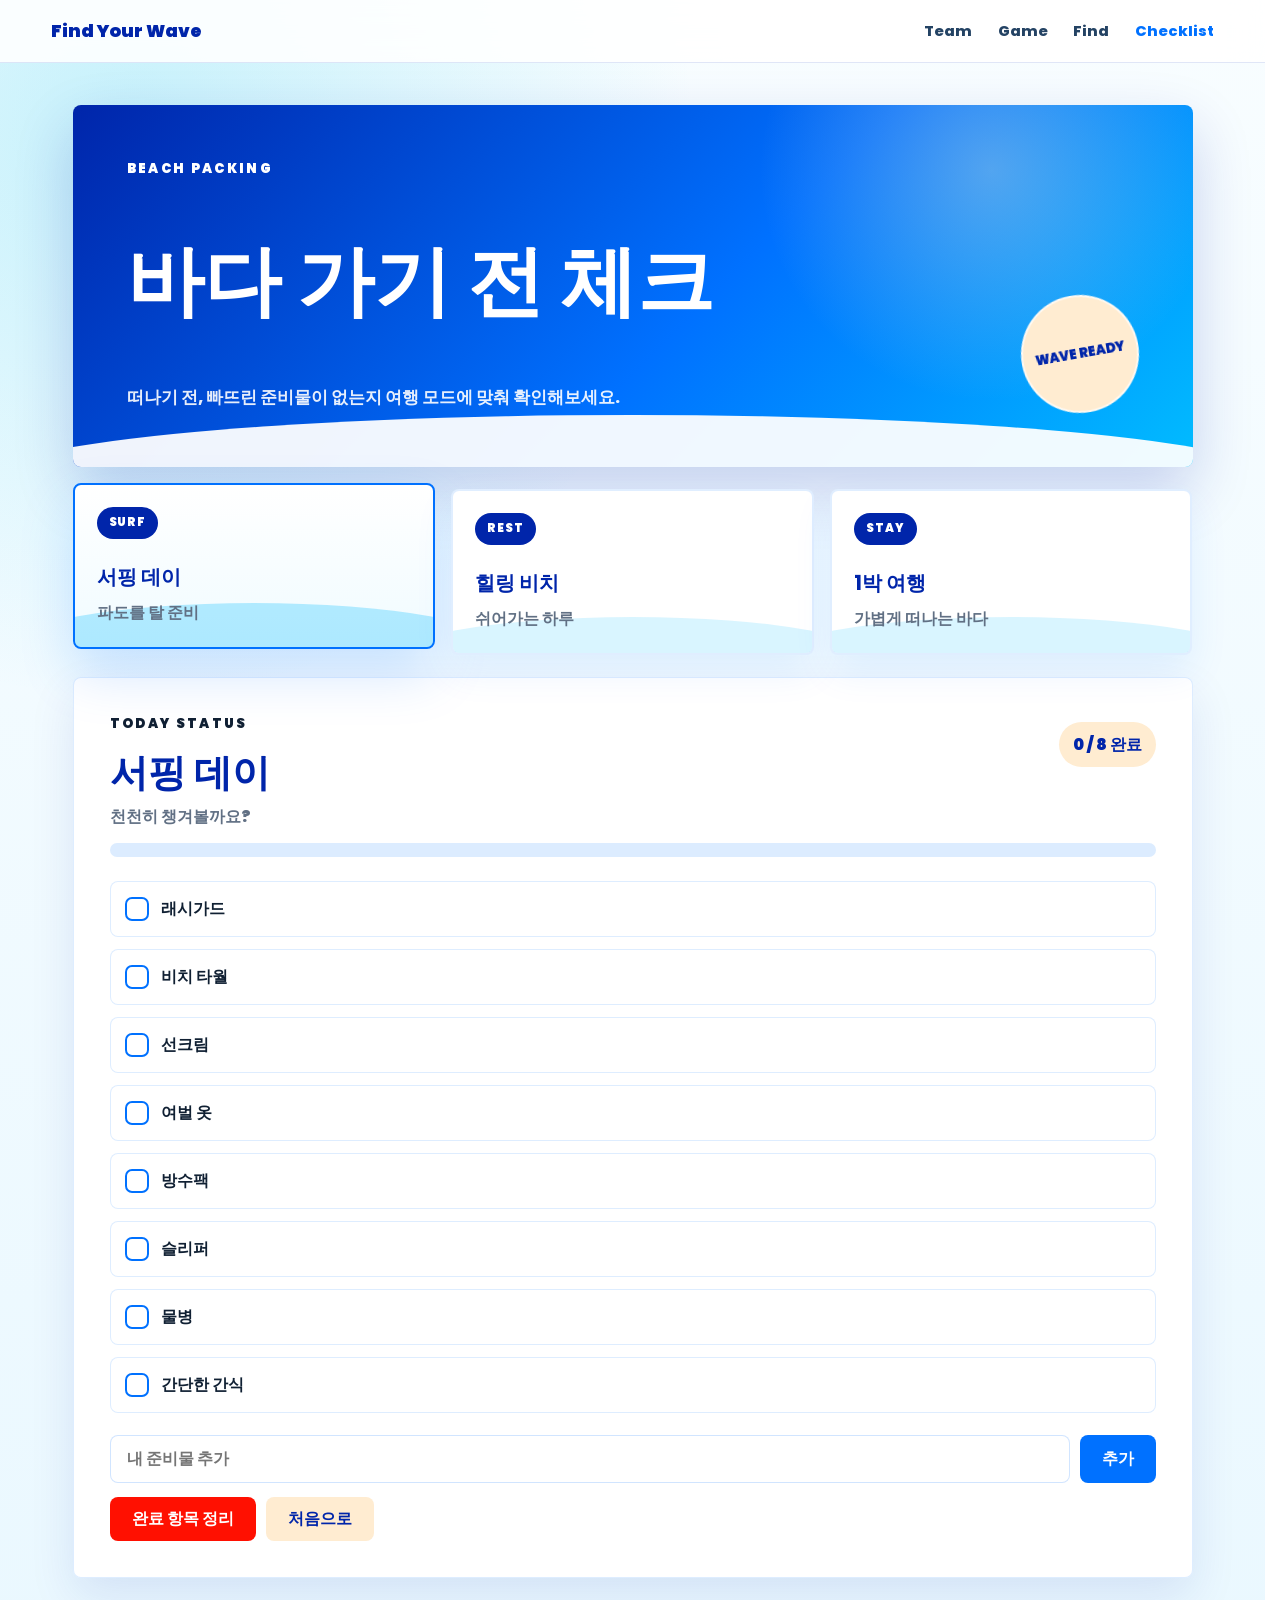
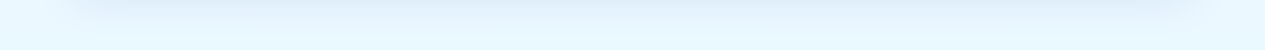
==== pages/checklist.html @ f351f187 "홈/게임 수정" ====
<!DOCTYPE html>
<html lang="ko">
<head>
  <meta charset="UTF-8">
  <meta name="viewport" content="width=device-width, initial-scale=1.0">
  <title>Checklist | 대한민국 서핑 가이드</title>
  <link rel="stylesheet" href="../assets/css/checklist.css">
</head>
<body>
  <header class="topbar">
    <a class="brand" href="../index.html">Find Your Wave</a>
    <nav class="nav-links" aria-label="주요 메뉴">
      <a href="team.html">Team</a>
      <a href="game.html">Game</a>
      <a href="form.html">Find</a>
      <a class="active" href="checklist.html">Checklist</a>
    </nav>
  </header>

  <main class="shell checklist-shell">
    <section class="packing-hero">
      <div>
        <p class="eyebrow">Beach Packing</p>
        <h1>바다 가기 전 체크</h1>
        <p>떠나기 전, 빠뜨린 준비물이 없는지 여행 모드에 맞춰 확인해보세요.</p>
      </div>
      <div class="hero-badge" aria-hidden="true">wave ready</div>
    </section>

    <section class="mode-section" aria-label="여행 모드 선택">
      <button class="theme-btn is-selected" data-theme="surf" type="button">
        <span class="mode-icon">Surf</span>
        <strong>서핑 데이</strong>
        <em>파도를 탈 준비</em>
      </button>
      <button class="theme-btn" data-theme="healing" type="button">
        <span class="mode-icon">Rest</span>
        <strong>힐링 비치</strong>
        <em>쉬어가는 하루</em>
      </button>
      <button class="theme-btn" data-theme="overnight" type="button">
        <span class="mode-icon">Stay</span>
        <strong>1박 여행</strong>
        <em>가볍게 떠나는 바다</em>
      </button>
    </section>

    <section class="check-panel">
      <div class="check-panel-head">
        <div>
          <p class="eyebrow">Today Status</p>
          <h2 id="theme-title">서핑 데이</h2>
        </div>
        <p class="progress-count" id="progress-count">0 / 0 완료</p>
      </div>

      <p class="status-message" id="status-message">천천히 챙겨볼까요?</p>
      <div class="progress" aria-label="체크 진행률"><span id="progress-bar"></span></div>

      <ul class="check-list" id="check-list"></ul>

      <div class="add-row">
        <input id="new-item" type="text" placeholder="내 준비물 추가">
        <button class="small-btn" id="add-btn" type="button">추가</button>
      </div>
      <div class="panel-actions">
        <button class="small-btn danger-btn" id="clear-done" type="button">완료 항목 정리</button>
        <button class="small-btn reset-btn" id="reset-btn" type="button">처음으로</button>
      </div>
    </section>
  </main>

  <script src="../assets/js/checklist.js"></script>
</body>
</html>
---- assets/css/checklist.css ----
@import url('https://fonts.googleapis.com/css2?family=Poppins:wght@400;500;700;800;900&display=swap');

:root {
  --navy: #0025AA;
  --blue: #0071FF;
  --sky: #01BCFF;
  --coral: #FF1001;
  --cream: #FFECD1;
  --ink: #102033;
  --muted: #617084;
  --line: #d9e6f6;
  --paper: #ffffff;
}

* {
  box-sizing: border-box;
}

html {
  scroll-behavior: smooth;
  scrollbar-gutter: stable;
}

body {
  min-height: 100vh;
  margin: 0;
  color: var(--ink);
  font-family: 'Poppins', "Pretendard Variable", Pretendard, "Noto Sans KR", Arial, sans-serif;
  background:
    radial-gradient(circle at 10% 8%, rgba(23, 200, 239, 0.22), transparent 30%),
    linear-gradient(180deg, #f8fdff 0%, #eaf8ff 100%);
}

a {
  color: inherit;
  text-decoration: none;
}

button,
input {
  font: inherit;
}

.topbar {
  position: sticky;
  top: 0;
  z-index: 10;
  display: flex;
  align-items: center;
  justify-content: space-between;
  gap: 20px;
  padding: 18px clamp(18px, 4vw, 56px);
  background: rgba(255, 255, 255, 0.88);
  border-bottom: 1px solid rgba(5, 54, 184, 0.12);
  backdrop-filter: blur(14px);
}

.brand {
  color: #0025AA;
  font-size: 1.1rem;
  font-weight: 900;
}

.nav-links {
  display: flex;
  align-items: center;
  gap: clamp(12px, 2vw, 28px);
  color: #244364;
  font-size: 0.92rem;
  font-weight: 800;
}

.nav-links a:hover,
.nav-links a.active {
  color: #0071FF;
}

.shell {
  width: min(1120px, calc(100% - 32px));
  margin: 0 auto;
  padding: 42px 0 72px;
}

h1, h2, h3, p {
  word-break: keep-all;
}

.eyebrow {
  margin: 0 0 18px;
  font-size: 0.82rem;
  font-weight: 900;
  letter-spacing: 0.18em;
  text-transform: uppercase;
}

.small-btn {
  display: inline-flex;
  align-items: center;
  justify-content: center;
  min-height: 44px;
  padding: 0 22px;
  border: 0;
  border-radius: 8px;
  color: #ffffff;
  background: var(--blue);
  font-weight: 900;
  cursor: pointer;
}

.checklist-shell {
  display: grid;
  gap: 22px;
}

.packing-hero {
  position: relative;
  overflow: hidden;
  display: flex;
  align-items: flex-end;
  justify-content: space-between;
  gap: 24px;
  min-height: 280px;
  padding: clamp(28px, 5vw, 54px);
  border-radius: 8px;
  color: #ffffff;
  background:
    radial-gradient(circle at 82% 18%, rgba(255, 236, 209, 0.32), transparent 24%),
    linear-gradient(135deg, var(--navy) 0%, var(--blue) 56%, var(--sky) 100%);
  box-shadow: 0 24px 60px rgba(0, 37, 170, 0.20);
}

.packing-hero::after {
  content: "";
  position: absolute;
  left: -8%;
  right: -8%;
  bottom: -78px;
  height: 130px;
  border-radius: 50% 50% 0 0;
  background: rgba(255, 255, 255, 0.94);
}

.packing-hero > * {
  position: relative;
  z-index: 1;
}

.packing-hero h1 {
  max-width: 720px;
  font-size: clamp(2.8rem, 6vw, 5.2rem);
  line-height: 1;
  letter-spacing: 0;
}

.packing-hero p:not(.eyebrow) {
  max-width: 620px;
  margin: 22px 0 0;
  color: rgba(255, 255, 255, 0.9);
  font-size: 1.08rem;
  font-weight: 800;
  line-height: 1.7;
}

.hero-badge {
  flex: 0 0 auto;
  display: grid;
  place-items: center;
  width: 118px;
  height: 118px;
  border: 2px solid rgba(255, 255, 255, 0.72);
  border-radius: 50%;
  color: var(--navy);
  background: var(--cream);
  font-size: 0.82rem;
  font-weight: 900;
  text-align: center;
  text-transform: uppercase;
  transform: rotate(-10deg);
}

.mode-section {
  display: grid;
  grid-template-columns: repeat(3, minmax(0, 1fr));
  gap: 16px;
}

.theme-btn {
  position: relative;
  overflow: hidden;
  min-height: 148px;
  padding: 22px;
  border: 2px solid rgba(0, 113, 255, 0.12);
  border-radius: 8px;
  background: #ffffff;
  color: var(--ink);
  text-align: left;
  cursor: pointer;
  box-shadow: 0 16px 38px rgba(0, 113, 255, 0.09);
  transition: transform 0.24s ease, border-color 0.24s ease, box-shadow 0.24s ease;
}

.theme-btn::after {
  content: "";
  position: absolute;
  inset: auto -20% -56px -20%;
  height: 92px;
  border-radius: 50% 50% 0 0;
  background: rgba(1, 188, 255, 0.15);
  transition: transform 0.24s ease, background 0.24s ease;
}

.theme-btn:hover,
.theme-btn.is-selected {
  transform: translateY(-6px);
  border-color: var(--blue);
  box-shadow: 0 24px 54px rgba(0, 113, 255, 0.18);
}

.theme-btn.is-selected {
  background: linear-gradient(180deg, #ffffff 0%, #f0fbff 100%);
}

.theme-btn.is-selected::after {
  background: rgba(1, 188, 255, 0.28);
  transform: translateY(-8px);
}

.mode-icon {
  display: inline-flex;
  align-items: center;
  justify-content: center;
  min-width: 56px;
  height: 32px;
  margin-bottom: 22px;
  padding: 0 12px;
  border-radius: 999px;
  color: #ffffff;
  background: var(--navy);
  font-size: 0.72rem;
  font-style: normal;
  font-weight: 900;
  letter-spacing: 0.08em;
  text-transform: uppercase;
}

.theme-btn strong,
.theme-btn em {
  position: relative;
  z-index: 1;
  display: block;
}

.theme-btn strong {
  margin-bottom: 8px;
  color: var(--navy);
  font-size: 1.28rem;
}

.theme-btn em {
  color: var(--muted);
  font-style: normal;
  font-weight: 800;
}

.check-panel {
  padding: clamp(22px, 4vw, 36px);
  border: 1px solid rgba(0, 113, 255, 0.13);
  border-radius: 8px;
  background: rgba(255, 255, 255, 0.96);
  box-shadow: 0 18px 46px rgba(0, 37, 170, 0.10);
}

.check-panel-head {
  display: flex;
  align-items: flex-start;
  justify-content: space-between;
  gap: 18px;
  margin-bottom: 10px;
}

.check-panel h2 {
  margin: 0;
  color: var(--navy);
  font-size: clamp(1.8rem, 3vw, 2.55rem);
  line-height: 1.1;
}

.progress-count {
  margin: 8px 0 0;
  padding: 10px 14px;
  border-radius: 999px;
  color: var(--navy);
  background: var(--cream);
  font-weight: 900;
  white-space: nowrap;
}

.status-message {
  margin: 0 0 14px;
  color: var(--muted);
  font-weight: 900;
}

.progress {
  position: relative;
  overflow: hidden;
  height: 14px;
  margin: 12px 0 24px;
  border-radius: 999px;
  background: #dcecff;
}

.progress span {
  position: relative;
  display: block;
  width: 0;
  height: 100%;
  overflow: hidden;
  border-radius: inherit;
  background: linear-gradient(90deg, var(--blue), var(--sky));
  transition: width 0.32s ease;
}

.progress span::after {
  content: "";
  position: absolute;
  inset: 0;
  background: linear-gradient(115deg, transparent 0 28%, rgba(255, 255, 255, 0.44) 32% 42%, transparent 48% 100%);
  animation: progress-shine 1.8s linear infinite;
}

@keyframes progress-shine {
  from { transform: translateX(-100%); }
  to   { transform: translateX(100%); }
}

.check-list {
  display: grid;
  gap: 12px;
  margin: 0 0 22px;
  padding: 0;
  list-style: none;
}

.check-list li {
  animation: item-rise 0.24s ease both;
}

@keyframes item-rise {
  from { opacity: 0; transform: translateY(8px); }
  to   { opacity: 1; transform: translateY(0); }
}

.check-list label {
  display: flex;
  align-items: center;
  gap: 12px;
  min-height: 56px;
  padding: 12px 14px;
  border: 1px solid rgba(0, 113, 255, 0.13);
  border-radius: 8px;
  background: #ffffff;
  font-weight: 900;
  cursor: pointer;
  transition: transform 0.2s ease, border-color 0.2s ease, background 0.2s ease;
}

.check-list label:hover {
  transform: translateX(4px);
  border-color: rgba(1, 188, 255, 0.42);
  background: #f5fcff;
}

.check-list input {
  position: absolute;
  opacity: 0;
  pointer-events: none;
}

.custom-check {
  flex: 0 0 auto;
  display: grid;
  place-items: center;
  width: 24px;
  height: 24px;
  border: 2px solid var(--blue);
  border-radius: 7px;
  background: #ffffff;
  transition: background 0.2s ease, border-color 0.2s ease, transform 0.2s ease;
}

.custom-check::after {
  content: "";
  width: 7px;
  height: 12px;
  border: solid #ffffff;
  border-width: 0 3px 3px 0;
  opacity: 0;
  transform: rotate(45deg) scale(0.7);
  transition: opacity 0.2s ease, transform 0.2s ease;
}

.check-list input:checked + .custom-check {
  border-color: var(--sky);
  background: var(--sky);
  transform: scale(1.05);
}

.check-list input:checked + .custom-check::after {
  opacity: 1;
  transform: rotate(45deg) scale(1);
}

.check-list input:checked ~ span:last-child {
  color: var(--muted);
  text-decoration: line-through;
}

.check-list li.is-done label {
  background: #f7faff;
}

.add-row {
  display: flex;
  gap: 10px;
}

.add-row input {
  flex: 1;
  min-width: 0;
  min-height: 48px;
  padding: 0 16px;
  border: 1px solid rgba(0, 113, 255, 0.18);
  border-radius: 8px;
  background: #ffffff;
  color: var(--ink);
  font-weight: 800;
}

.add-row input:focus {
  border-color: var(--sky);
  outline: 3px solid rgba(1, 188, 255, 0.18);
}

.panel-actions {
  display: flex;
  flex-wrap: wrap;
  gap: 10px;
  margin-top: 14px;
}

.danger-btn {
  color: #ffffff;
  background: var(--coral);
}

.reset-btn {
  color: var(--navy);
  background: var(--cream);
}

@media (max-width: 900px) {
  .topbar {
    align-items: flex-start;
    flex-direction: column;
  }

  .nav-links {
    width: 100%;
    overflow-x: auto;
    padding-bottom: 4px;
  }

  .mode-section {
    grid-template-columns: 1fr;
  }

  .packing-hero {
    align-items: flex-start;
    flex-direction: column;
  }

  .hero-badge {
    width: 94px;
    height: 94px;
  }
}

@media (max-width: 560px) {
  .shell {
    width: min(100% - 24px, 1120px);
    padding-top: 28px;
  }

  .check-panel-head {
    flex-direction: column;
  }

  .progress-count {
    margin-top: 0;
  }

  .add-row {
    flex-direction: column;
  }
}
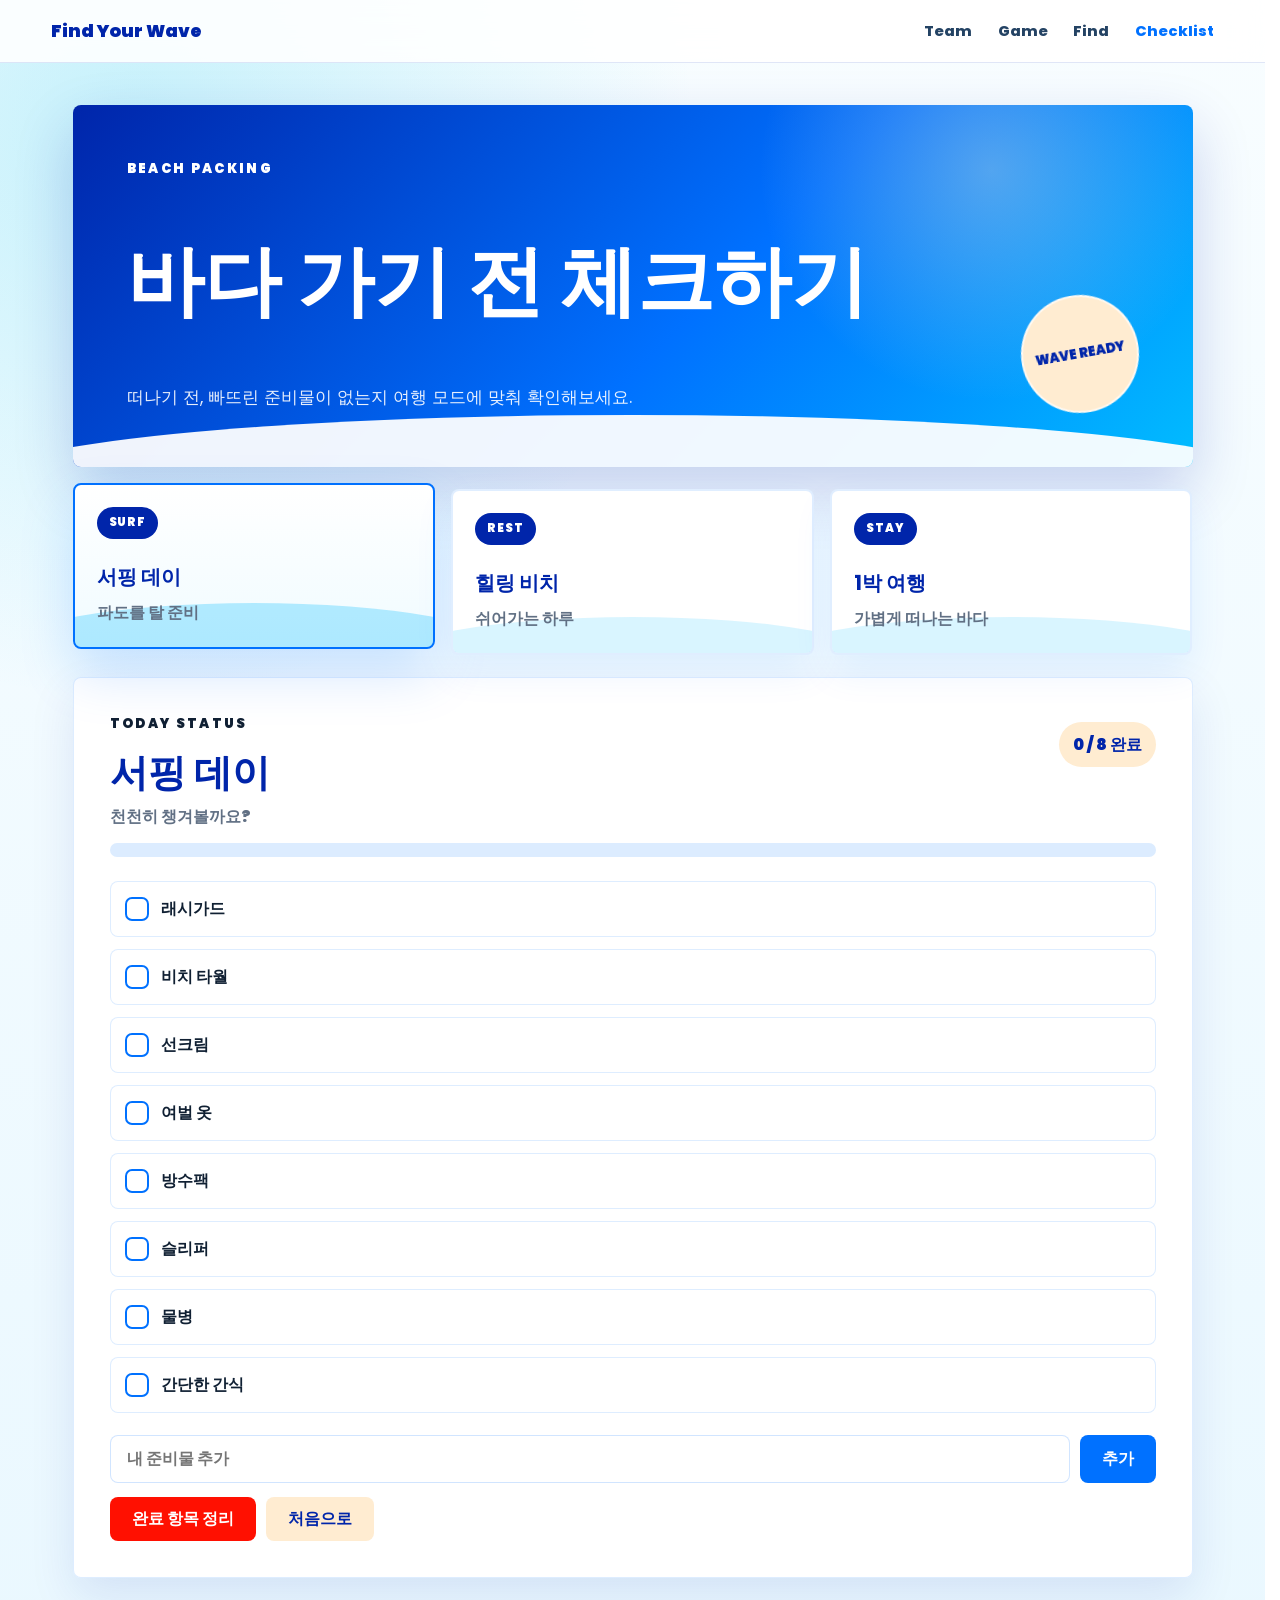
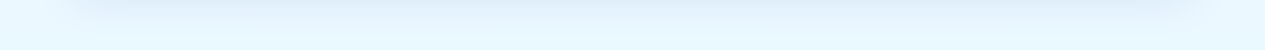
==== commit 9ec3fda3: "수정2" ====
--- a/pages/checklist.html
+++ b/pages/checklist.html
@@ -21,7 +21,7 @@
     <section class="packing-hero">
       <div>
         <p class="eyebrow">Beach Packing</p>
-        <h1>바다 가기 전 체크</h1>
+        <h1>바다 가기 전 체크하기</h1>
         <p>떠나기 전, 빠뜨린 준비물이 없는지 여행 모드에 맞춰 확인해보세요.</p>
       </div>
       <div class="hero-badge" aria-hidden="true">wave ready</div>
--- a/assets/css/checklist.css
+++ b/assets/css/checklist.css
@@ -150,6 +150,7 @@
   font-size: clamp(2.8rem, 6vw, 5.2rem);
   line-height: 1;
   letter-spacing: 0;
+  white-space: nowrap;
 }
 
 .packing-hero p:not(.eyebrow) {
@@ -157,7 +158,7 @@
   margin: 22px 0 0;
   color: rgba(255, 255, 255, 0.9);
   font-size: 1.08rem;
-  font-weight: 800;
+  font-weight: 400;
   line-height: 1.7;
 }
 
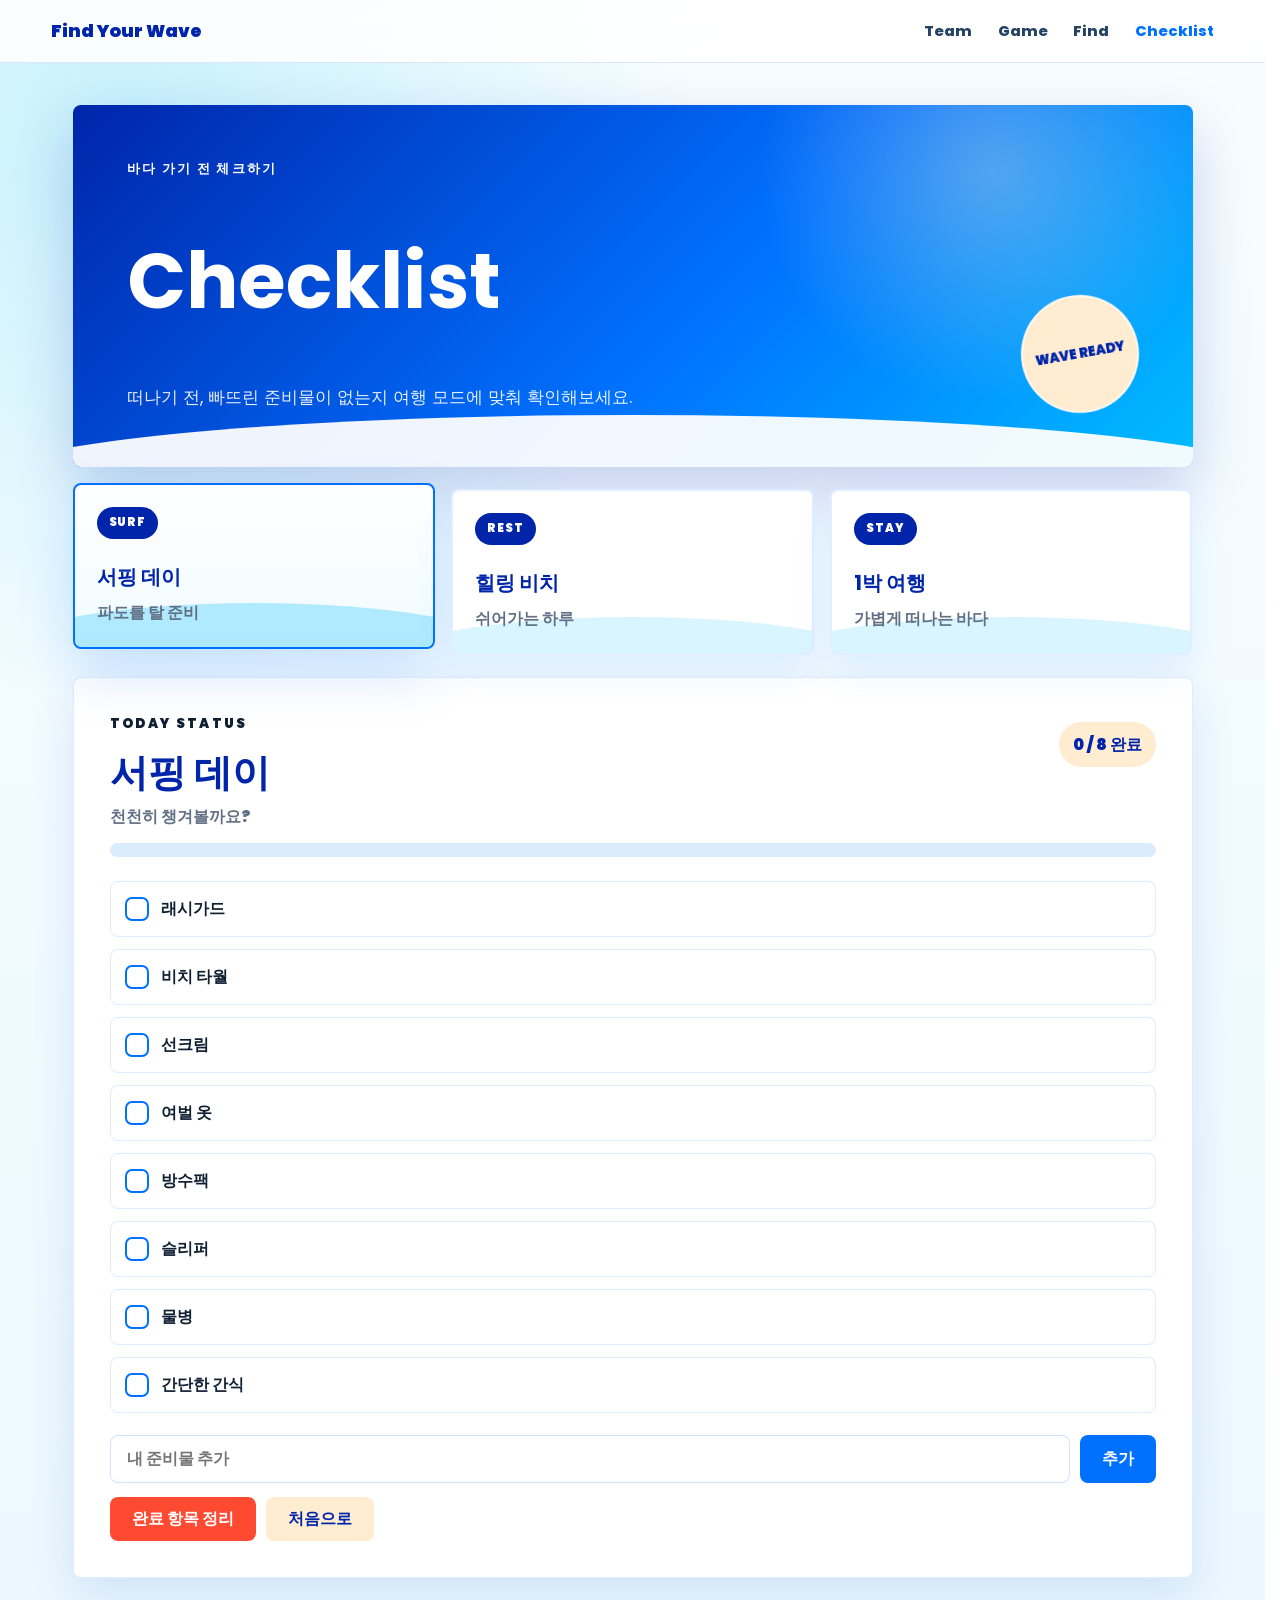
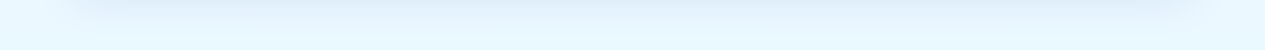
==== commit 25659d30: "수정3" ====
--- a/pages/checklist.html
+++ b/pages/checklist.html
@@ -20,8 +20,8 @@
   <main class="shell checklist-shell">
     <section class="packing-hero">
       <div>
-        <p class="eyebrow">Beach Packing</p>
-        <h1>바다 가기 전 체크하기</h1>
+        <p class="eyebrow">바다 가기 전 체크하기</p>
+        <h1>Checklist</h1>
         <p>떠나기 전, 빠뜨린 준비물이 없는지 여행 모드에 맞춰 확인해보세요.</p>
       </div>
       <div class="hero-badge" aria-hidden="true">wave ready</div>
--- a/assets/css/checklist.css
+++ b/assets/css/checklist.css
@@ -452,7 +452,7 @@
 
 .danger-btn {
   color: #ffffff;
-  background: var(--coral);
+  background: #ff4a32;
 }
 
 .reset-btn {
@@ -460,41 +460,92 @@
   background: var(--cream);
 }
 
+/* ── 900px : hero stacks ─────────────────────────────── */
 @media (max-width: 900px) {
-  .topbar {
+  .packing-hero {
     align-items: flex-start;
     flex-direction: column;
+    gap: 18px;
+  }
+
+  .hero-badge {
+    width: 94px;
+    height: 94px;
+    font-size: 0.76rem;
+  }
+}
+
+/* ── 720px : nav stacks, mode 2-col ─────────────────── */
+@media (max-width: 720px) {
+  .topbar {
+    flex-direction: column;
+    align-items: flex-start;
+    gap: 10px;
+    padding-top: 14px;
+    padding-bottom: 14px;
   }
 
   .nav-links {
     width: 100%;
     overflow-x: auto;
     padding-bottom: 4px;
+    -webkit-overflow-scrolling: touch;
+  }
+
+  .mode-section {
+    grid-template-columns: repeat(2, 1fr);
+  }
+}
+
+/* ── 560px : single column, compact ─────────────────── */
+@media (max-width: 560px) {
+  .shell {
+    width: calc(100% - 24px);
+    padding-top: 28px;
+    padding-bottom: 48px;
+  }
+
+  .packing-hero h1 {
+    white-space: normal;
+  }
+
+  .hero-badge {
+    display: none;
   }
 
   .mode-section {
     grid-template-columns: 1fr;
   }
 
-  .packing-hero {
-    align-items: flex-start;
-    flex-direction: column;
-  }
-
-  .hero-badge {
-    width: 94px;
-    height: 94px;
-  }
-}
-
-@media (max-width: 560px) {
-  .shell {
-    width: min(100% - 24px, 1120px);
-    padding-top: 28px;
+  .theme-btn {
+    display: grid;
+    grid-template-columns: auto 1fr;
+    grid-template-rows: auto auto;
+    column-gap: 14px;
+    min-height: 72px;
+    padding: 14px 18px;
+    align-items: center;
+  }
+
+  .mode-icon {
+    grid-row: 1 / 3;
+    margin-bottom: 0;
+    align-self: center;
+  }
+
+  .theme-btn strong {
+    margin-bottom: 2px;
+    align-self: end;
+    font-size: 1.08rem;
+  }
+
+  .theme-btn em {
+    align-self: start;
   }
 
   .check-panel-head {
     flex-direction: column;
+    gap: 10px;
   }
 
   .progress-count {
@@ -504,4 +555,32 @@
   .add-row {
     flex-direction: column;
   }
-}
+
+  .panel-actions {
+    flex-direction: column;
+  }
+
+  .small-btn {
+    width: 100%;
+  }
+}
+
+/* ── 380px : extra small ─────────────────────────────── */
+@media (max-width: 380px) {
+  .topbar {
+    padding: 12px 14px;
+  }
+
+  .brand {
+    font-size: 0.95rem;
+  }
+
+  .nav-links {
+    font-size: 0.82rem;
+    gap: 14px;
+  }
+
+  .check-panel {
+    padding: 16px 14px;
+  }
+}
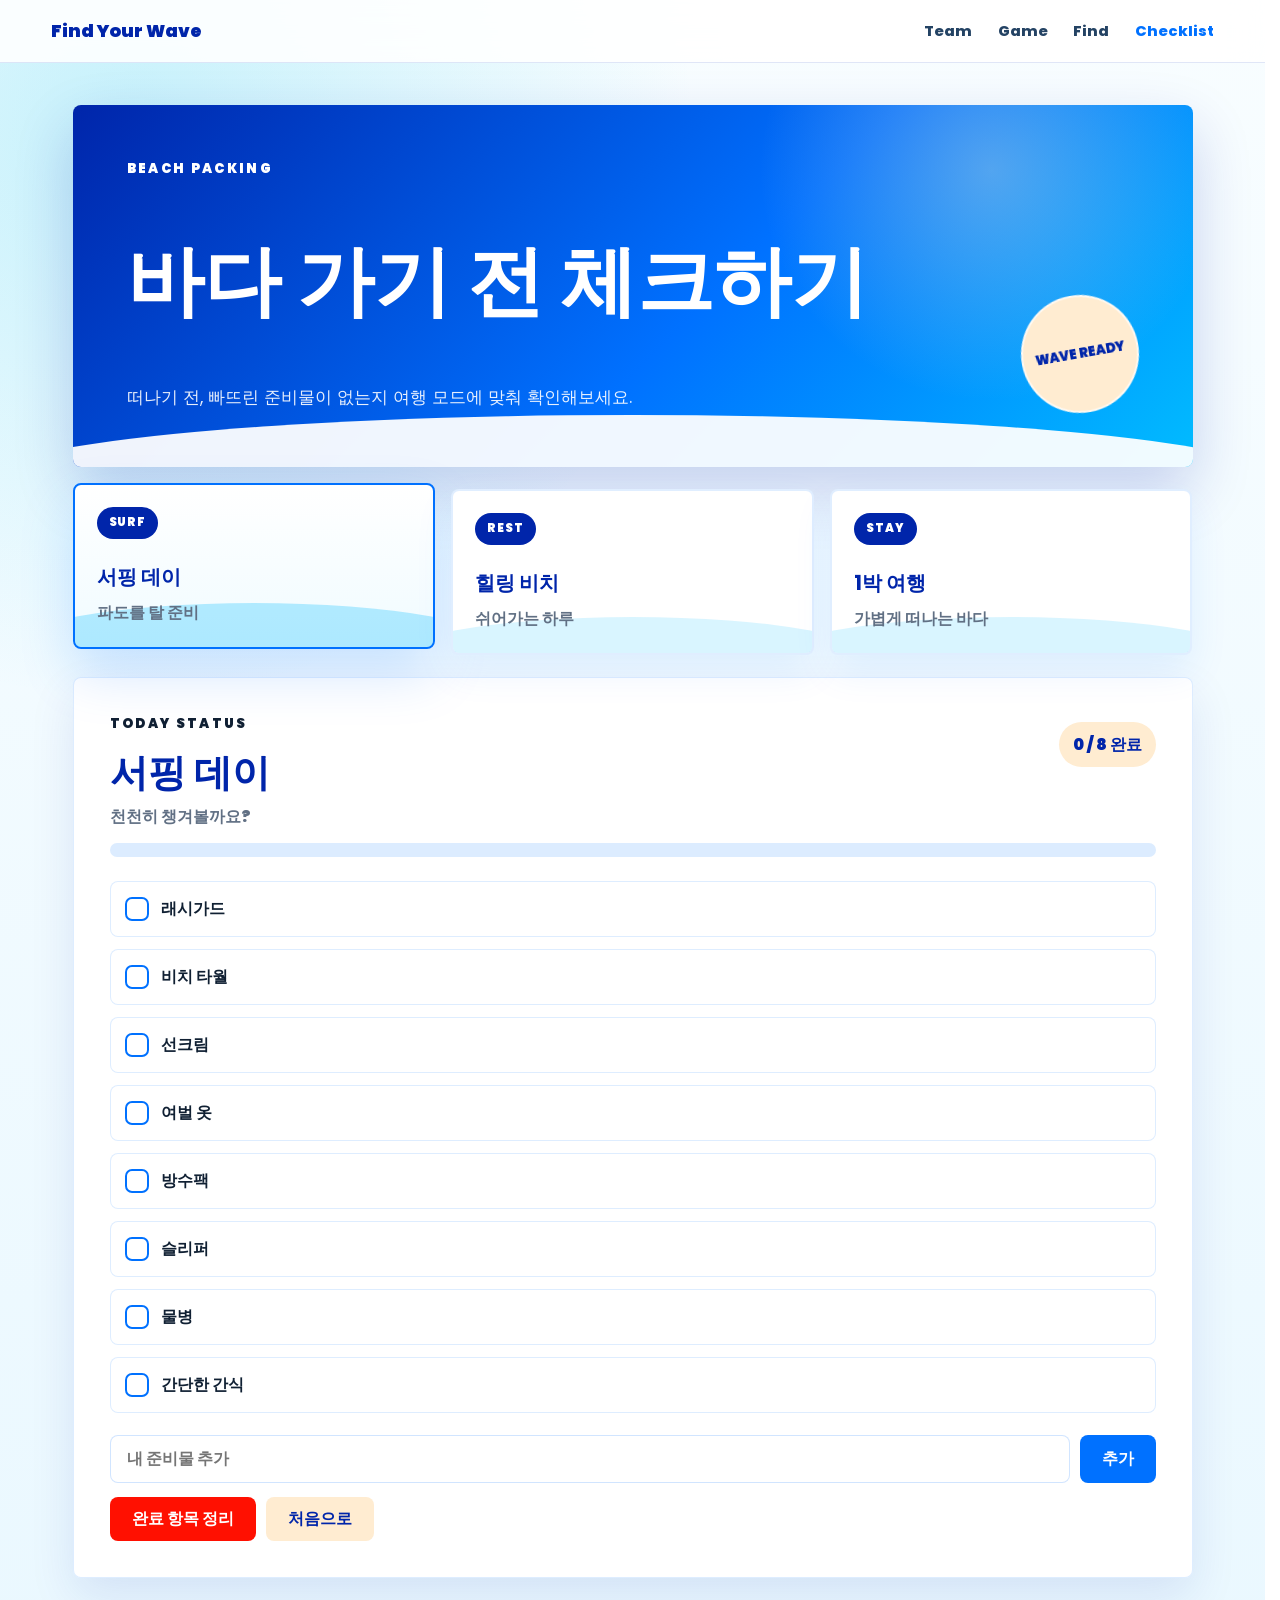
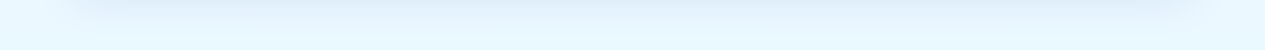
==== commit f7cd9eba: "feat : Find와 체크리스트 인터랙션 개선 - Find 결과에 매칭률과 답변 요약 영역 추가 - 추천 키워드와 해변 카드 등장 애니메이션 추가 - 체크리스트 완료 배너와 컨페" ====
--- a/pages/checklist.html
+++ b/pages/checklist.html
@@ -20,8 +20,8 @@
   <main class="shell checklist-shell">
     <section class="packing-hero">
       <div>
-        <p class="eyebrow">바다 가기 전 체크하기</p>
-        <h1>Checklist</h1>
+        <p class="eyebrow">Beach Packing</p>
+        <h1>바다 가기 전 체크하기</h1>
         <p>떠나기 전, 빠뜨린 준비물이 없는지 여행 모드에 맞춰 확인해보세요.</p>
       </div>
       <div class="hero-badge" aria-hidden="true">wave ready</div>
@@ -55,6 +55,10 @@
       </div>
 
       <p class="status-message" id="status-message">천천히 챙겨볼까요?</p>
+      <div class="complete-banner" id="complete-banner" aria-live="polite" hidden>
+        <strong>준비 완료</strong>
+        <span>완벽해요. 이제 바다로 떠나요.</span>
+      </div>
       <div class="progress" aria-label="체크 진행률"><span id="progress-bar"></span></div>
 
       <ul class="check-list" id="check-list"></ul>
@@ -68,6 +72,7 @@
         <button class="small-btn reset-btn" id="reset-btn" type="button">처음으로</button>
       </div>
     </section>
+    <div class="confetti-layer" id="confetti-layer" aria-hidden="true"></div>
   </main>
 
   <script src="../assets/js/checklist.js"></script>
--- a/assets/css/checklist.css
+++ b/assets/css/checklist.css
@@ -29,6 +29,21 @@
   background:
     radial-gradient(circle at 10% 8%, rgba(23, 200, 239, 0.22), transparent 30%),
     linear-gradient(180deg, #f8fdff 0%, #eaf8ff 100%);
+  transition: background 0.45s ease;
+}
+
+body[data-progress="half"] {
+  background:
+    radial-gradient(circle at 12% 12%, rgba(1, 188, 255, 0.30), transparent 30%),
+    radial-gradient(circle at 92% 6%, rgba(255, 236, 209, 0.38), transparent 24%),
+    linear-gradient(180deg, #f5fcff 0%, #e6f7ff 100%);
+}
+
+body[data-progress="complete"] {
+  background:
+    radial-gradient(circle at 12% 12%, rgba(1, 188, 255, 0.26), transparent 28%),
+    radial-gradient(circle at 88% 10%, rgba(254, 149, 142, 0.24), transparent 28%),
+    linear-gradient(180deg, #fff8ee 0%, #eaf8ff 100%);
 }
 
 a {
@@ -269,6 +284,12 @@
   border-radius: 8px;
   background: rgba(255, 255, 255, 0.96);
   box-shadow: 0 18px 46px rgba(0, 37, 170, 0.10);
+  transition: box-shadow 0.3s ease, border-color 0.3s ease;
+}
+
+body[data-progress="complete"] .check-panel {
+  border-color: rgba(255, 16, 1, 0.18);
+  box-shadow: 0 24px 64px rgba(255, 16, 1, 0.10);
 }
 
 .check-panel-head {
@@ -300,6 +321,40 @@
   margin: 0 0 14px;
   color: var(--muted);
   font-weight: 900;
+}
+
+.complete-banner {
+  display: flex;
+  align-items: center;
+  justify-content: space-between;
+  gap: 14px;
+  margin: 0 0 16px;
+  padding: 16px 18px;
+  border: 1px solid rgba(255, 16, 1, 0.18);
+  border-radius: 8px;
+  color: var(--navy);
+  background: linear-gradient(135deg, var(--cream), rgba(254, 149, 142, 0.28));
+  animation: banner-pop 0.32s ease both;
+}
+
+.complete-banner[hidden] {
+  display: none;
+}
+
+.complete-banner strong {
+  flex: 0 0 auto;
+  color: var(--coral);
+  font-size: 1.05rem;
+  font-weight: 900;
+}
+
+.complete-banner span {
+  font-weight: 900;
+}
+
+@keyframes banner-pop {
+  from { opacity: 0; transform: translateY(10px) scale(0.98); }
+  to { opacity: 1; transform: translateY(0) scale(1); }
 }
 
 .progress {
@@ -419,6 +474,7 @@
 
 .check-list li.is-done label {
   background: #f7faff;
+  border-color: rgba(1, 188, 255, 0.24);
 }
 
 .add-row {
@@ -452,7 +508,7 @@
 
 .danger-btn {
   color: #ffffff;
-  background: #ff4a32;
+  background: var(--coral);
 }
 
 .reset-btn {
@@ -460,92 +516,76 @@
   background: var(--cream);
 }
 
-/* ── 900px : hero stacks ─────────────────────────────── */
+.confetti-layer {
+  pointer-events: none;
+  position: fixed;
+  inset: 0;
+  z-index: 50;
+  overflow: hidden;
+}
+
+.confetti-layer span {
+  position: absolute;
+  top: -24px;
+  left: var(--x);
+  width: 10px;
+  height: 16px;
+  border-radius: 3px;
+  opacity: 0;
+  transform: rotate(var(--rotate));
+}
+
+.confetti-layer.is-active span {
+  animation: confetti-fall 1.4s ease-in forwards;
+  animation-delay: var(--delay);
+}
+
+@keyframes confetti-fall {
+  0% {
+    opacity: 1;
+    transform: translateY(0) rotate(var(--rotate));
+  }
+  100% {
+    opacity: 0;
+    transform: translateY(105vh) rotate(calc(var(--rotate) + 360deg));
+  }
+}
+
 @media (max-width: 900px) {
-  .packing-hero {
+  .topbar {
     align-items: flex-start;
     flex-direction: column;
-    gap: 18px;
-  }
-
-  .hero-badge {
-    width: 94px;
-    height: 94px;
-    font-size: 0.76rem;
-  }
-}
-
-/* ── 720px : nav stacks, mode 2-col ─────────────────── */
-@media (max-width: 720px) {
-  .topbar {
-    flex-direction: column;
-    align-items: flex-start;
-    gap: 10px;
-    padding-top: 14px;
-    padding-bottom: 14px;
   }
 
   .nav-links {
     width: 100%;
     overflow-x: auto;
     padding-bottom: 4px;
-    -webkit-overflow-scrolling: touch;
   }
 
   .mode-section {
-    grid-template-columns: repeat(2, 1fr);
-  }
-}
-
-/* ── 560px : single column, compact ─────────────────── */
+    grid-template-columns: 1fr;
+  }
+
+  .packing-hero {
+    align-items: flex-start;
+    flex-direction: column;
+  }
+
+  .hero-badge {
+    width: 94px;
+    height: 94px;
+  }
+}
+
 @media (max-width: 560px) {
   .shell {
-    width: calc(100% - 24px);
+    width: min(100% - 24px, 1120px);
     padding-top: 28px;
-    padding-bottom: 48px;
-  }
-
-  .packing-hero h1 {
-    white-space: normal;
-  }
-
-  .hero-badge {
-    display: none;
-  }
-
-  .mode-section {
-    grid-template-columns: 1fr;
-  }
-
-  .theme-btn {
-    display: grid;
-    grid-template-columns: auto 1fr;
-    grid-template-rows: auto auto;
-    column-gap: 14px;
-    min-height: 72px;
-    padding: 14px 18px;
-    align-items: center;
-  }
-
-  .mode-icon {
-    grid-row: 1 / 3;
-    margin-bottom: 0;
-    align-self: center;
-  }
-
-  .theme-btn strong {
-    margin-bottom: 2px;
-    align-self: end;
-    font-size: 1.08rem;
-  }
-
-  .theme-btn em {
-    align-self: start;
   }
 
   .check-panel-head {
     flex-direction: column;
-    gap: 10px;
   }
 
   .progress-count {
@@ -555,32 +595,4 @@
   .add-row {
     flex-direction: column;
   }
-
-  .panel-actions {
-    flex-direction: column;
-  }
-
-  .small-btn {
-    width: 100%;
-  }
-}
-
-/* ── 380px : extra small ─────────────────────────────── */
-@media (max-width: 380px) {
-  .topbar {
-    padding: 12px 14px;
-  }
-
-  .brand {
-    font-size: 0.95rem;
-  }
-
-  .nav-links {
-    font-size: 0.82rem;
-    gap: 14px;
-  }
-
-  .check-panel {
-    padding: 16px 14px;
-  }
-}
+}
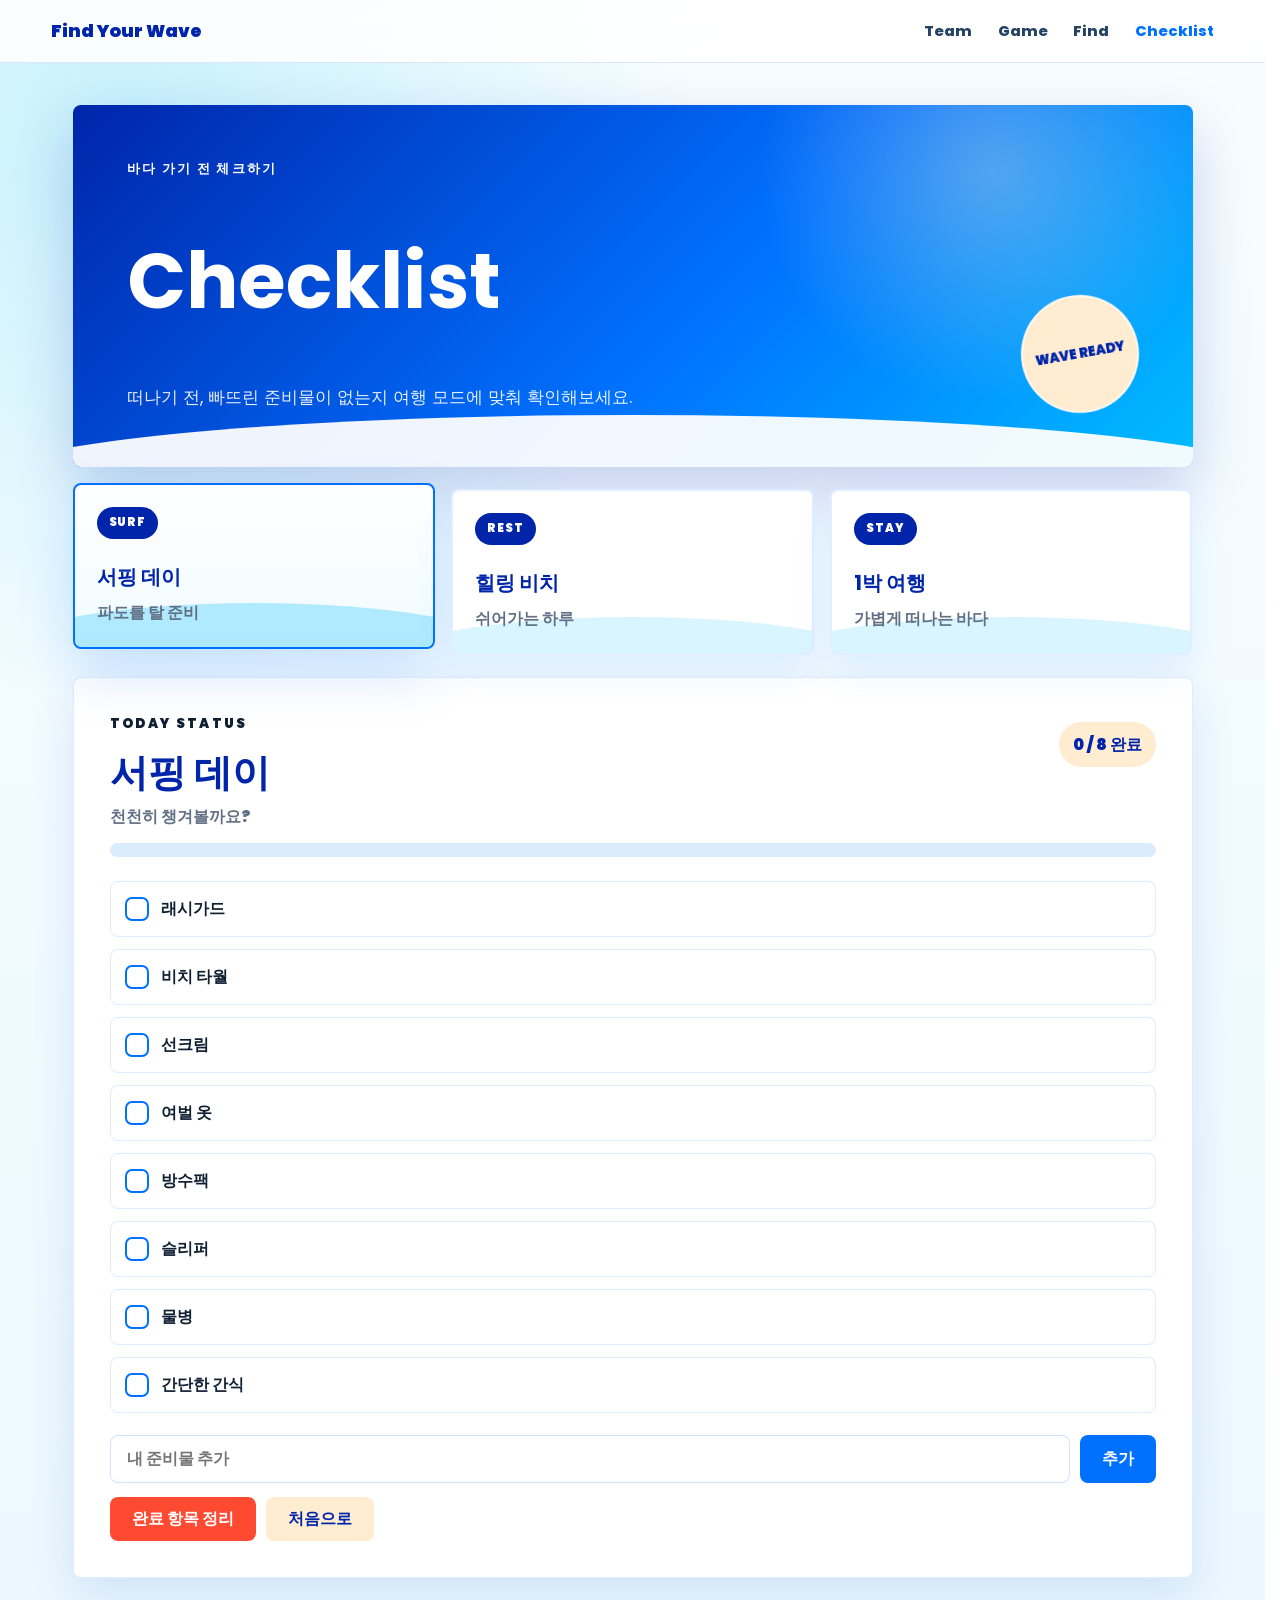
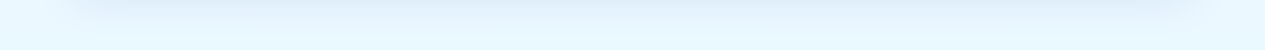
==== commit cec3fee7: "Merge pull request #3 from minnnje/feature/home 수정3" ====
--- a/pages/checklist.html
+++ b/pages/checklist.html
@@ -20,8 +20,8 @@
   <main class="shell checklist-shell">
     <section class="packing-hero">
       <div>
-        <p class="eyebrow">Beach Packing</p>
-        <h1>바다 가기 전 체크하기</h1>
+        <p class="eyebrow">바다 가기 전 체크하기</p>
+        <h1>Checklist</h1>
         <p>떠나기 전, 빠뜨린 준비물이 없는지 여행 모드에 맞춰 확인해보세요.</p>
       </div>
       <div class="hero-badge" aria-hidden="true">wave ready</div>
@@ -55,10 +55,6 @@
       </div>
 
       <p class="status-message" id="status-message">천천히 챙겨볼까요?</p>
-      <div class="complete-banner" id="complete-banner" aria-live="polite" hidden>
-        <strong>준비 완료</strong>
-        <span>완벽해요. 이제 바다로 떠나요.</span>
-      </div>
       <div class="progress" aria-label="체크 진행률"><span id="progress-bar"></span></div>
 
       <ul class="check-list" id="check-list"></ul>
@@ -72,7 +68,6 @@
         <button class="small-btn reset-btn" id="reset-btn" type="button">처음으로</button>
       </div>
     </section>
-    <div class="confetti-layer" id="confetti-layer" aria-hidden="true"></div>
   </main>
 
   <script src="../assets/js/checklist.js"></script>
--- a/assets/css/checklist.css
+++ b/assets/css/checklist.css
@@ -29,21 +29,6 @@
   background:
     radial-gradient(circle at 10% 8%, rgba(23, 200, 239, 0.22), transparent 30%),
     linear-gradient(180deg, #f8fdff 0%, #eaf8ff 100%);
-  transition: background 0.45s ease;
-}
-
-body[data-progress="half"] {
-  background:
-    radial-gradient(circle at 12% 12%, rgba(1, 188, 255, 0.30), transparent 30%),
-    radial-gradient(circle at 92% 6%, rgba(255, 236, 209, 0.38), transparent 24%),
-    linear-gradient(180deg, #f5fcff 0%, #e6f7ff 100%);
-}
-
-body[data-progress="complete"] {
-  background:
-    radial-gradient(circle at 12% 12%, rgba(1, 188, 255, 0.26), transparent 28%),
-    radial-gradient(circle at 88% 10%, rgba(254, 149, 142, 0.24), transparent 28%),
-    linear-gradient(180deg, #fff8ee 0%, #eaf8ff 100%);
 }
 
 a {
@@ -284,12 +269,6 @@
   border-radius: 8px;
   background: rgba(255, 255, 255, 0.96);
   box-shadow: 0 18px 46px rgba(0, 37, 170, 0.10);
-  transition: box-shadow 0.3s ease, border-color 0.3s ease;
-}
-
-body[data-progress="complete"] .check-panel {
-  border-color: rgba(255, 16, 1, 0.18);
-  box-shadow: 0 24px 64px rgba(255, 16, 1, 0.10);
 }
 
 .check-panel-head {
@@ -321,40 +300,6 @@
   margin: 0 0 14px;
   color: var(--muted);
   font-weight: 900;
-}
-
-.complete-banner {
-  display: flex;
-  align-items: center;
-  justify-content: space-between;
-  gap: 14px;
-  margin: 0 0 16px;
-  padding: 16px 18px;
-  border: 1px solid rgba(255, 16, 1, 0.18);
-  border-radius: 8px;
-  color: var(--navy);
-  background: linear-gradient(135deg, var(--cream), rgba(254, 149, 142, 0.28));
-  animation: banner-pop 0.32s ease both;
-}
-
-.complete-banner[hidden] {
-  display: none;
-}
-
-.complete-banner strong {
-  flex: 0 0 auto;
-  color: var(--coral);
-  font-size: 1.05rem;
-  font-weight: 900;
-}
-
-.complete-banner span {
-  font-weight: 900;
-}
-
-@keyframes banner-pop {
-  from { opacity: 0; transform: translateY(10px) scale(0.98); }
-  to { opacity: 1; transform: translateY(0) scale(1); }
 }
 
 .progress {
@@ -474,7 +419,6 @@
 
 .check-list li.is-done label {
   background: #f7faff;
-  border-color: rgba(1, 188, 255, 0.24);
 }
 
 .add-row {
@@ -508,7 +452,7 @@
 
 .danger-btn {
   color: #ffffff;
-  background: var(--coral);
+  background: #ff4a32;
 }
 
 .reset-btn {
@@ -516,76 +460,92 @@
   background: var(--cream);
 }
 
-.confetti-layer {
-  pointer-events: none;
-  position: fixed;
-  inset: 0;
-  z-index: 50;
-  overflow: hidden;
-}
-
-.confetti-layer span {
-  position: absolute;
-  top: -24px;
-  left: var(--x);
-  width: 10px;
-  height: 16px;
-  border-radius: 3px;
-  opacity: 0;
-  transform: rotate(var(--rotate));
-}
-
-.confetti-layer.is-active span {
-  animation: confetti-fall 1.4s ease-in forwards;
-  animation-delay: var(--delay);
-}
-
-@keyframes confetti-fall {
-  0% {
-    opacity: 1;
-    transform: translateY(0) rotate(var(--rotate));
-  }
-  100% {
-    opacity: 0;
-    transform: translateY(105vh) rotate(calc(var(--rotate) + 360deg));
-  }
-}
-
+/* ── 900px : hero stacks ─────────────────────────────── */
 @media (max-width: 900px) {
-  .topbar {
+  .packing-hero {
     align-items: flex-start;
     flex-direction: column;
+    gap: 18px;
+  }
+
+  .hero-badge {
+    width: 94px;
+    height: 94px;
+    font-size: 0.76rem;
+  }
+}
+
+/* ── 720px : nav stacks, mode 2-col ─────────────────── */
+@media (max-width: 720px) {
+  .topbar {
+    flex-direction: column;
+    align-items: flex-start;
+    gap: 10px;
+    padding-top: 14px;
+    padding-bottom: 14px;
   }
 
   .nav-links {
     width: 100%;
     overflow-x: auto;
     padding-bottom: 4px;
+    -webkit-overflow-scrolling: touch;
+  }
+
+  .mode-section {
+    grid-template-columns: repeat(2, 1fr);
+  }
+}
+
+/* ── 560px : single column, compact ─────────────────── */
+@media (max-width: 560px) {
+  .shell {
+    width: calc(100% - 24px);
+    padding-top: 28px;
+    padding-bottom: 48px;
+  }
+
+  .packing-hero h1 {
+    white-space: normal;
+  }
+
+  .hero-badge {
+    display: none;
   }
 
   .mode-section {
     grid-template-columns: 1fr;
   }
 
-  .packing-hero {
-    align-items: flex-start;
-    flex-direction: column;
-  }
-
-  .hero-badge {
-    width: 94px;
-    height: 94px;
-  }
-}
-
-@media (max-width: 560px) {
-  .shell {
-    width: min(100% - 24px, 1120px);
-    padding-top: 28px;
+  .theme-btn {
+    display: grid;
+    grid-template-columns: auto 1fr;
+    grid-template-rows: auto auto;
+    column-gap: 14px;
+    min-height: 72px;
+    padding: 14px 18px;
+    align-items: center;
+  }
+
+  .mode-icon {
+    grid-row: 1 / 3;
+    margin-bottom: 0;
+    align-self: center;
+  }
+
+  .theme-btn strong {
+    margin-bottom: 2px;
+    align-self: end;
+    font-size: 1.08rem;
+  }
+
+  .theme-btn em {
+    align-self: start;
   }
 
   .check-panel-head {
     flex-direction: column;
+    gap: 10px;
   }
 
   .progress-count {
@@ -595,4 +555,32 @@
   .add-row {
     flex-direction: column;
   }
-}
+
+  .panel-actions {
+    flex-direction: column;
+  }
+
+  .small-btn {
+    width: 100%;
+  }
+}
+
+/* ── 380px : extra small ─────────────────────────────── */
+@media (max-width: 380px) {
+  .topbar {
+    padding: 12px 14px;
+  }
+
+  .brand {
+    font-size: 0.95rem;
+  }
+
+  .nav-links {
+    font-size: 0.82rem;
+    gap: 14px;
+  }
+
+  .check-panel {
+    padding: 16px 14px;
+  }
+}
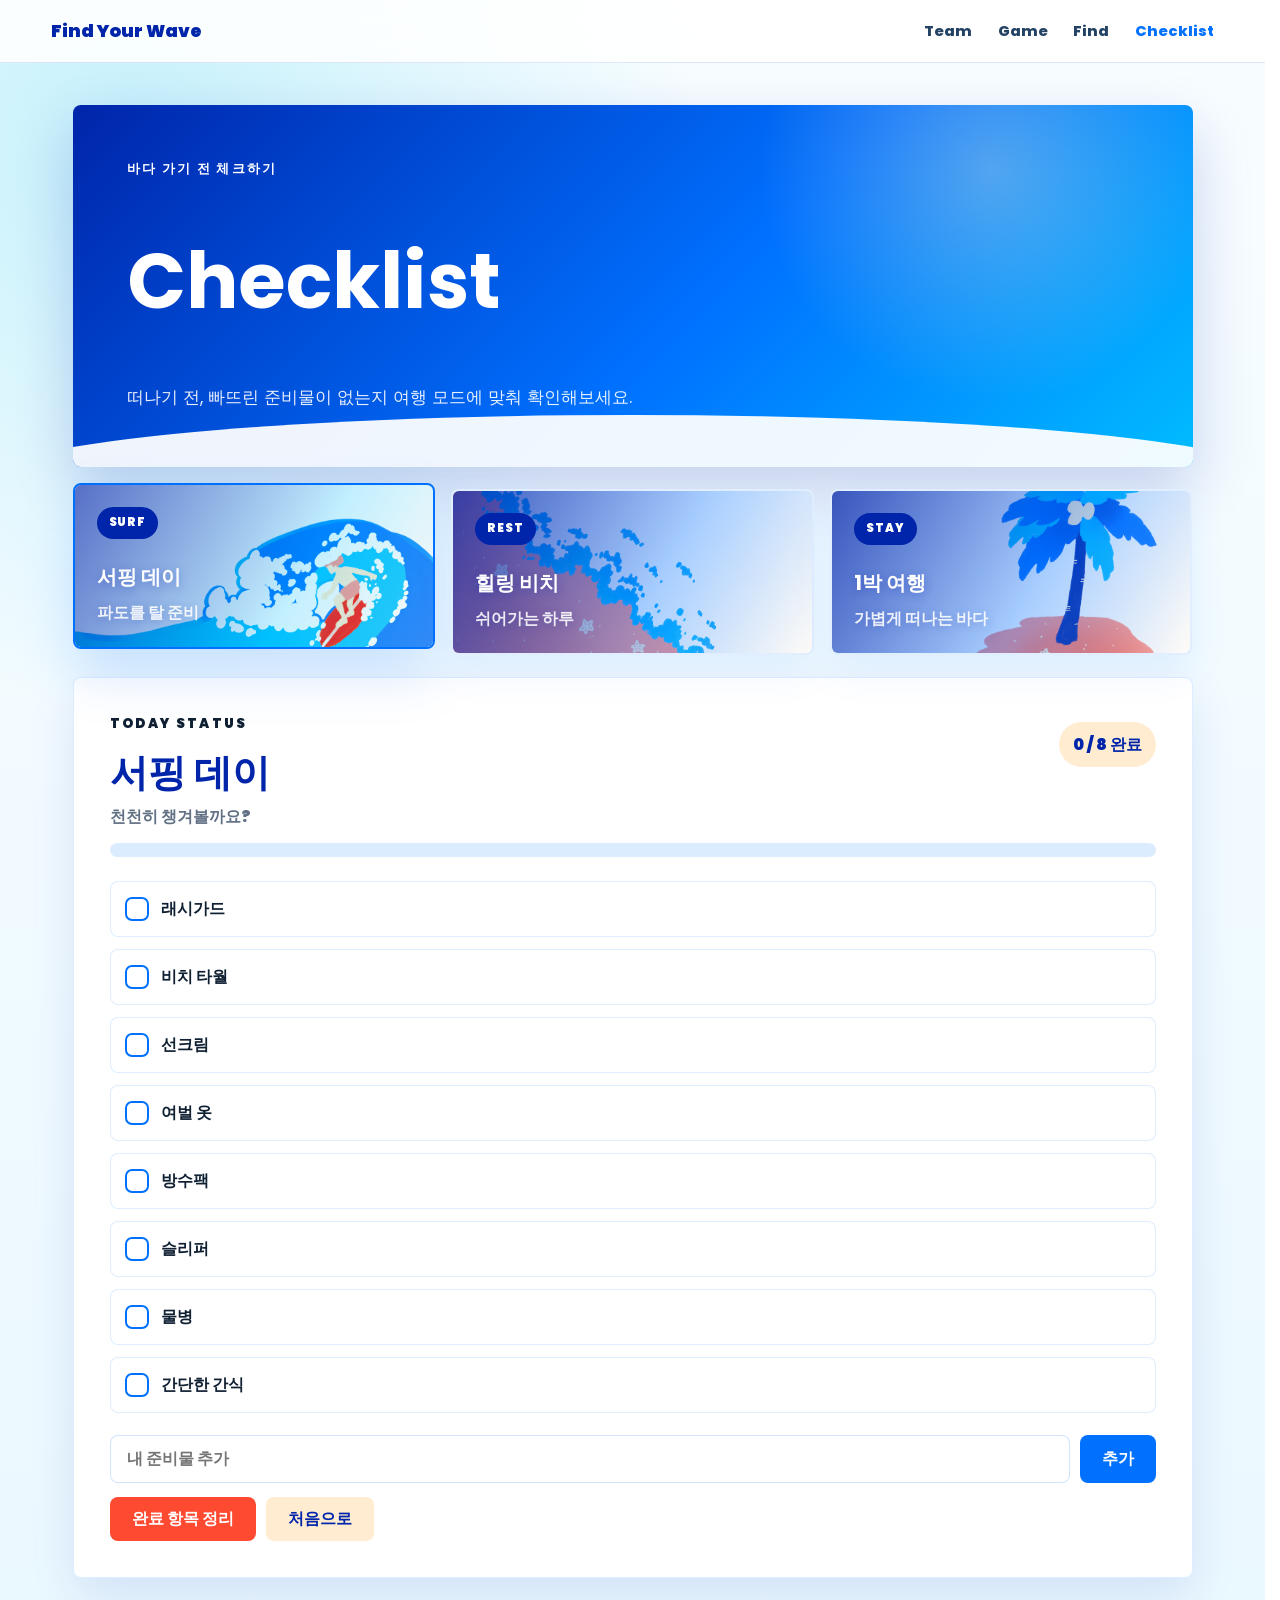
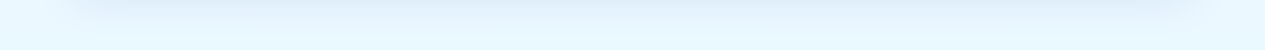
==== commit 2f484465: "feat : 게임 및 체크리스트 디자인 병합 - develop 폴더의 게임 화면 이미지 리소스와 동작 코드를 반영 - 체크리스트 카드 이미지 디자인을 기존 기능과 병합 - 게임 스" ====
--- a/pages/checklist.html
+++ b/pages/checklist.html
@@ -24,7 +24,6 @@
         <h1>Checklist</h1>
         <p>떠나기 전, 빠뜨린 준비물이 없는지 여행 모드에 맞춰 확인해보세요.</p>
       </div>
-      <div class="hero-badge" aria-hidden="true">wave ready</div>
     </section>
 
     <section class="mode-section" aria-label="여행 모드 선택">
@@ -55,6 +54,10 @@
       </div>
 
       <p class="status-message" id="status-message">천천히 챙겨볼까요?</p>
+      <div class="complete-banner" id="complete-banner" aria-live="polite" hidden>
+        <strong>준비 완료</strong>
+        <span>완벽해요. 이제 바다로 떠나요.</span>
+      </div>
       <div class="progress" aria-label="체크 진행률"><span id="progress-bar"></span></div>
 
       <ul class="check-list" id="check-list"></ul>
@@ -68,6 +71,7 @@
         <button class="small-btn reset-btn" id="reset-btn" type="button">처음으로</button>
       </div>
     </section>
+    <div class="confetti-layer" id="confetti-layer" aria-hidden="true"></div>
   </main>
 
   <script src="../assets/js/checklist.js"></script>
--- a/assets/css/checklist.css
+++ b/assets/css/checklist.css
@@ -29,6 +29,21 @@
   background:
     radial-gradient(circle at 10% 8%, rgba(23, 200, 239, 0.22), transparent 30%),
     linear-gradient(180deg, #f8fdff 0%, #eaf8ff 100%);
+  transition: background 0.45s ease;
+}
+
+body[data-progress="half"] {
+  background:
+    radial-gradient(circle at 12% 12%, rgba(1, 188, 255, 0.30), transparent 30%),
+    radial-gradient(circle at 92% 6%, rgba(255, 236, 209, 0.38), transparent 24%),
+    linear-gradient(180deg, #f5fcff 0%, #e6f7ff 100%);
+}
+
+body[data-progress="complete"] {
+  background:
+    radial-gradient(circle at 12% 12%, rgba(1, 188, 255, 0.26), transparent 28%),
+    radial-gradient(circle at 88% 10%, rgba(254, 149, 142, 0.24), transparent 28%),
+    linear-gradient(180deg, #fff8ee 0%, #eaf8ff 100%);
 }
 
 a {
@@ -200,14 +215,38 @@
   transition: transform 0.24s ease, border-color 0.24s ease, box-shadow 0.24s ease;
 }
 
+.theme-btn::before,
 .theme-btn::after {
   content: "";
   position: absolute;
-  inset: auto -20% -56px -20%;
-  height: 92px;
-  border-radius: 50% 50% 0 0;
-  background: rgba(1, 188, 255, 0.15);
-  transition: transform 0.24s ease, background 0.24s ease;
+  inset: 0;
+  pointer-events: none;
+}
+
+.theme-btn::before {
+  z-index: 0;
+  background-repeat: no-repeat;
+  background-size: cover;
+  background-position: center;
+  transition: transform 0.32s ease, filter 0.32s ease;
+}
+
+.theme-btn::after {
+  z-index: 0;
+  background: linear-gradient(120deg, rgba(0, 37, 170, 0.78), rgba(0, 113, 255, 0.34) 58%, rgba(255, 236, 209, 0.18));
+  transition: background 0.24s ease;
+}
+
+.theme-btn[data-theme="surf"]::before {
+  background-image: url("../images/checklist-card-surf.png");
+}
+
+.theme-btn[data-theme="healing"]::before {
+  background-image: url("../images/checklist-card-healing.png");
+}
+
+.theme-btn[data-theme="overnight"]::before {
+  background-image: url("../images/checklist-card-stay.png");
 }
 
 .theme-btn:hover,
@@ -218,15 +257,22 @@
 }
 
 .theme-btn.is-selected {
-  background: linear-gradient(180deg, #ffffff 0%, #f0fbff 100%);
+  background: #ffffff;
+}
+
+.theme-btn:hover::before,
+.theme-btn.is-selected::before {
+  filter: saturate(1.08) contrast(1.04);
+  transform: scale(1.04);
 }
 
 .theme-btn.is-selected::after {
-  background: rgba(1, 188, 255, 0.28);
-  transform: translateY(-8px);
+  background: linear-gradient(120deg, rgba(0, 37, 170, 0.66), rgba(1, 188, 255, 0.24) 62%, rgba(255, 236, 209, 0.20));
 }
 
 .mode-icon {
+  position: relative;
+  z-index: 1;
   display: inline-flex;
   align-items: center;
   justify-content: center;
@@ -253,14 +299,16 @@
 
 .theme-btn strong {
   margin-bottom: 8px;
-  color: var(--navy);
+  color: #ffffff;
   font-size: 1.28rem;
+  text-shadow: 0 2px 10px rgba(0, 37, 170, 0.32);
 }
 
 .theme-btn em {
-  color: var(--muted);
+  color: rgba(255, 255, 255, 0.88);
   font-style: normal;
   font-weight: 800;
+  text-shadow: 0 2px 10px rgba(0, 37, 170, 0.24);
 }
 
 .check-panel {
@@ -269,6 +317,12 @@
   border-radius: 8px;
   background: rgba(255, 255, 255, 0.96);
   box-shadow: 0 18px 46px rgba(0, 37, 170, 0.10);
+  transition: box-shadow 0.3s ease, border-color 0.3s ease;
+}
+
+body[data-progress="complete"] .check-panel {
+  border-color: rgba(255, 16, 1, 0.18);
+  box-shadow: 0 24px 64px rgba(255, 16, 1, 0.10);
 }
 
 .check-panel-head {
@@ -300,6 +354,40 @@
   margin: 0 0 14px;
   color: var(--muted);
   font-weight: 900;
+}
+
+.complete-banner {
+  display: flex;
+  align-items: center;
+  justify-content: space-between;
+  gap: 14px;
+  margin: 0 0 16px;
+  padding: 16px 18px;
+  border: 1px solid rgba(255, 16, 1, 0.18);
+  border-radius: 8px;
+  color: var(--navy);
+  background: linear-gradient(135deg, var(--cream), rgba(254, 149, 142, 0.28));
+  animation: banner-pop 0.32s ease both;
+}
+
+.complete-banner[hidden] {
+  display: none;
+}
+
+.complete-banner strong {
+  flex: 0 0 auto;
+  color: var(--coral);
+  font-size: 1.05rem;
+  font-weight: 900;
+}
+
+.complete-banner span {
+  font-weight: 900;
+}
+
+@keyframes banner-pop {
+  from { opacity: 0; transform: translateY(10px) scale(0.98); }
+  to { opacity: 1; transform: translateY(0) scale(1); }
 }
 
 .progress {
@@ -419,6 +507,7 @@
 
 .check-list li.is-done label {
   background: #f7faff;
+  border-color: rgba(1, 188, 255, 0.24);
 }
 
 .add-row {
@@ -460,6 +549,41 @@
   background: var(--cream);
 }
 
+.confetti-layer {
+  pointer-events: none;
+  position: fixed;
+  inset: 0;
+  z-index: 50;
+  overflow: hidden;
+}
+
+.confetti-layer span {
+  position: absolute;
+  top: -24px;
+  left: var(--x);
+  width: 10px;
+  height: 16px;
+  border-radius: 3px;
+  opacity: 0;
+  transform: rotate(var(--rotate));
+}
+
+.confetti-layer.is-active span {
+  animation: confetti-fall 1.4s ease-in forwards;
+  animation-delay: var(--delay);
+}
+
+@keyframes confetti-fall {
+  0% {
+    opacity: 1;
+    transform: translateY(0) rotate(var(--rotate));
+  }
+  100% {
+    opacity: 0;
+    transform: translateY(105vh) rotate(calc(var(--rotate) + 360deg));
+  }
+}
+
 /* ── 900px : hero stacks ─────────────────────────────── */
 @media (max-width: 900px) {
   .packing-hero {
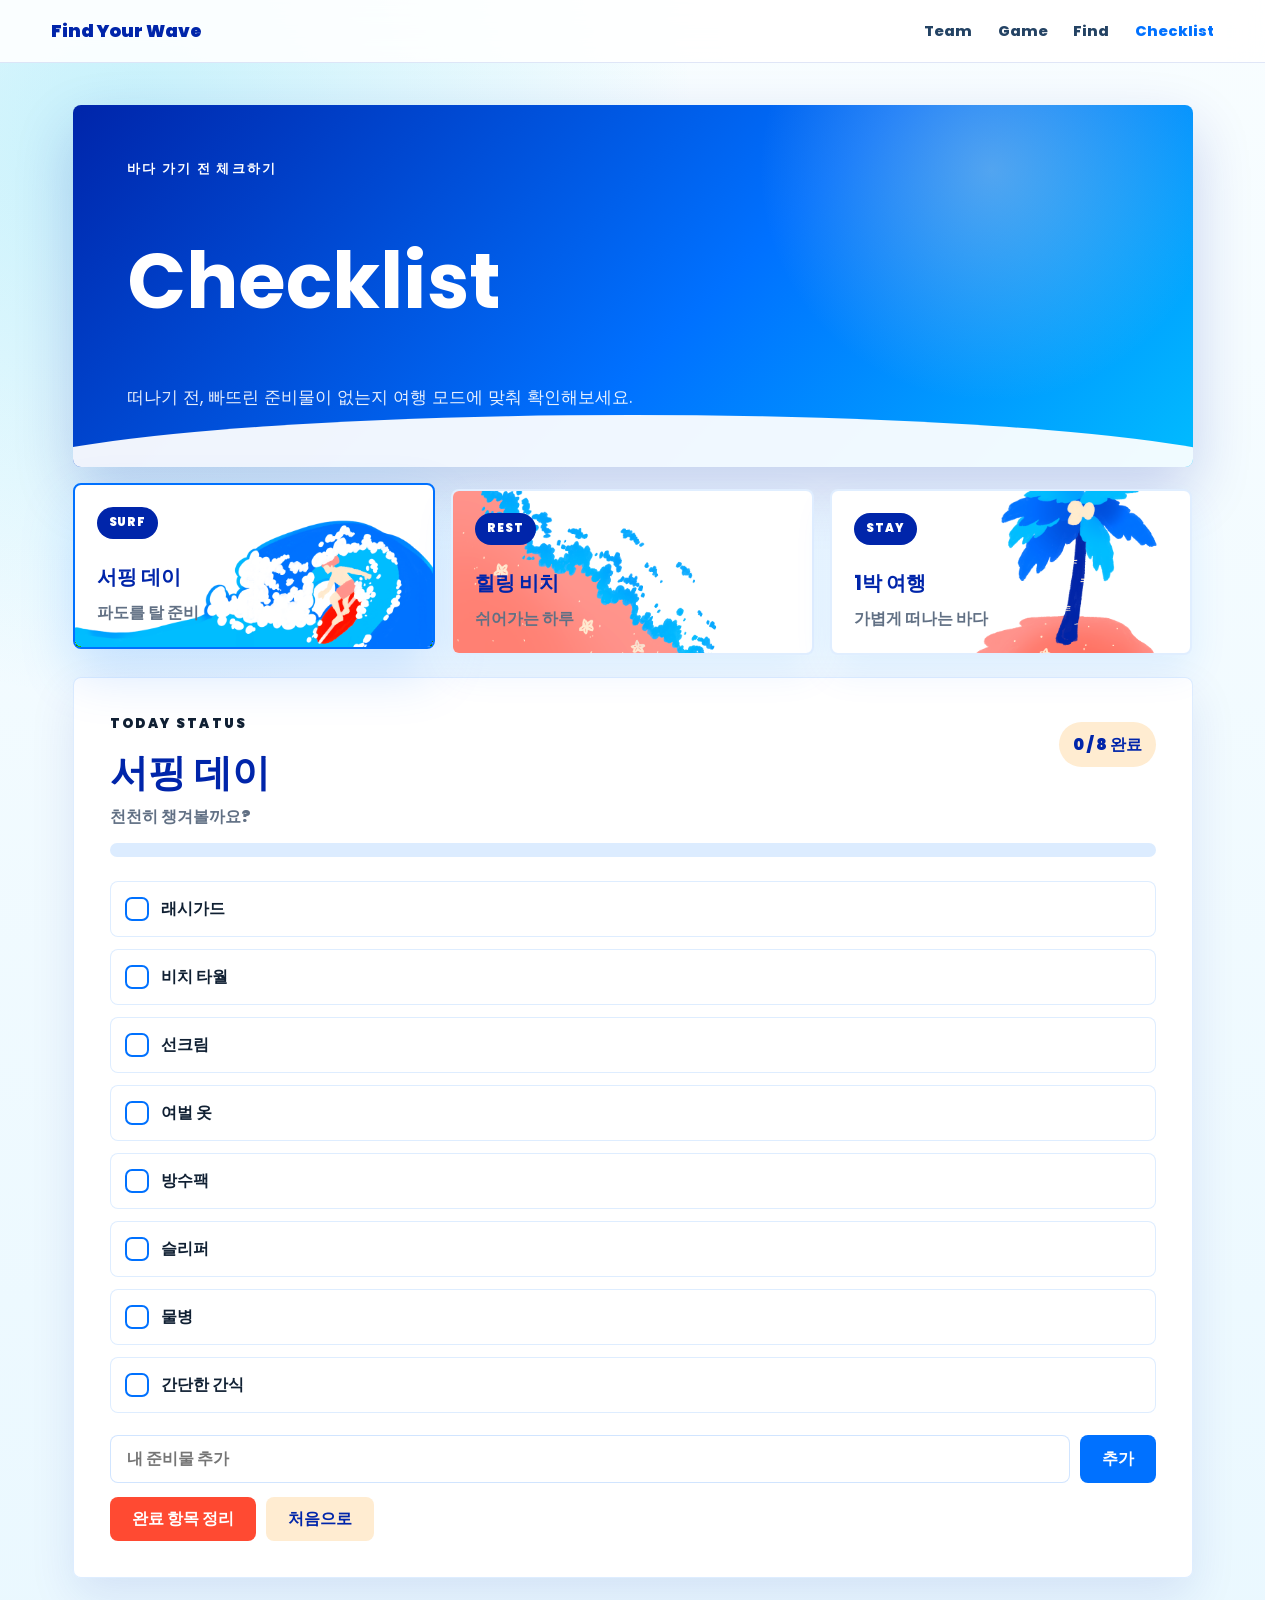
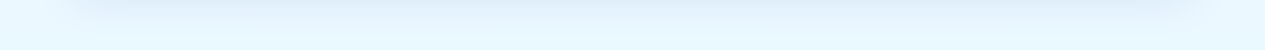
==== commit bf2171bf: "fix : 게임 이미지 렌더링 수정 - 섬 이미지 배경 제거 처리와 충돌 범위를 조정 - 체크리스트 카드 스타일을 수정" ====
--- a/pages/checklist.html
+++ b/pages/checklist.html
@@ -24,7 +24,7 @@
         <h1>Checklist</h1>
         <p>떠나기 전, 빠뜨린 준비물이 없는지 여행 모드에 맞춰 확인해보세요.</p>
       </div>
-    </section>
+</section>
 
     <section class="mode-section" aria-label="여행 모드 선택">
       <button class="theme-btn is-selected" data-theme="surf" type="button">
--- a/assets/css/checklist.css
+++ b/assets/css/checklist.css
@@ -178,20 +178,7 @@
 }
 
 .hero-badge {
-  flex: 0 0 auto;
-  display: grid;
-  place-items: center;
-  width: 118px;
-  height: 118px;
-  border: 2px solid rgba(255, 255, 255, 0.72);
-  border-radius: 50%;
-  color: var(--navy);
-  background: var(--cream);
-  font-size: 0.82rem;
-  font-weight: 900;
-  text-align: center;
-  text-transform: uppercase;
-  transform: rotate(-10deg);
+  display: none;
 }
 
 .mode-section {
@@ -215,38 +202,39 @@
   transition: transform 0.24s ease, border-color 0.24s ease, box-shadow 0.24s ease;
 }
 
-.theme-btn::before,
-.theme-btn::after {
+.theme-btn::before {
   content: "";
   position: absolute;
   inset: 0;
-  pointer-events: none;
-}
-
-.theme-btn::before {
   z-index: 0;
   background-repeat: no-repeat;
-  background-size: cover;
-  background-position: center;
-  transition: transform 0.32s ease, filter 0.32s ease;
+  pointer-events: none;
 }
 
 .theme-btn::after {
-  z-index: 0;
-  background: linear-gradient(120deg, rgba(0, 37, 170, 0.78), rgba(0, 113, 255, 0.34) 58%, rgba(255, 236, 209, 0.18));
-  transition: background 0.24s ease;
+  content: none;
+}
+
+.theme-btn[data-theme="surf"] {
+  background: #ffffff;
 }
 
 .theme-btn[data-theme="surf"]::before {
   background-image: url("../images/checklist-card-surf.png");
+  background-size: cover;
+  background-position: center center;
 }
 
 .theme-btn[data-theme="healing"]::before {
   background-image: url("../images/checklist-card-healing.png");
+  background-size: cover;
+  background-position: center center;
 }
 
 .theme-btn[data-theme="overnight"]::before {
   background-image: url("../images/checklist-card-stay.png");
+  background-size: cover;
+  background-position: center center;
 }
 
 .theme-btn:hover,
@@ -257,17 +245,7 @@
 }
 
 .theme-btn.is-selected {
-  background: #ffffff;
-}
-
-.theme-btn:hover::before,
-.theme-btn.is-selected::before {
-  filter: saturate(1.08) contrast(1.04);
-  transform: scale(1.04);
-}
-
-.theme-btn.is-selected::after {
-  background: linear-gradient(120deg, rgba(0, 37, 170, 0.66), rgba(1, 188, 255, 0.24) 62%, rgba(255, 236, 209, 0.20));
+  background-color: #ffffff;
 }
 
 .mode-icon {
@@ -299,16 +277,14 @@
 
 .theme-btn strong {
   margin-bottom: 8px;
-  color: #ffffff;
+  color: var(--navy);
   font-size: 1.28rem;
-  text-shadow: 0 2px 10px rgba(0, 37, 170, 0.32);
 }
 
 .theme-btn em {
-  color: rgba(255, 255, 255, 0.88);
+  color: var(--muted);
   font-style: normal;
   font-weight: 800;
-  text-shadow: 0 2px 10px rgba(0, 37, 170, 0.24);
 }
 
 .check-panel {
@@ -593,10 +569,7 @@
   }
 
   .hero-badge {
-    width: 94px;
-    height: 94px;
-    font-size: 0.76rem;
-  }
+  display: none;
 }
 
 /* ── 720px : nav stacks, mode 2-col ─────────────────── */
@@ -634,59 +607,7 @@
   }
 
   .hero-badge {
-    display: none;
-  }
-
-  .mode-section {
-    grid-template-columns: 1fr;
-  }
-
-  .theme-btn {
-    display: grid;
-    grid-template-columns: auto 1fr;
-    grid-template-rows: auto auto;
-    column-gap: 14px;
-    min-height: 72px;
-    padding: 14px 18px;
-    align-items: center;
-  }
-
-  .mode-icon {
-    grid-row: 1 / 3;
-    margin-bottom: 0;
-    align-self: center;
-  }
-
-  .theme-btn strong {
-    margin-bottom: 2px;
-    align-self: end;
-    font-size: 1.08rem;
-  }
-
-  .theme-btn em {
-    align-self: start;
-  }
-
-  .check-panel-head {
-    flex-direction: column;
-    gap: 10px;
-  }
-
-  .progress-count {
-    margin-top: 0;
-  }
-
-  .add-row {
-    flex-direction: column;
-  }
-
-  .panel-actions {
-    flex-direction: column;
-  }
-
-  .small-btn {
-    width: 100%;
-  }
+  display: none;
 }
 
 /* ── 380px : extra small ─────────────────────────────── */
